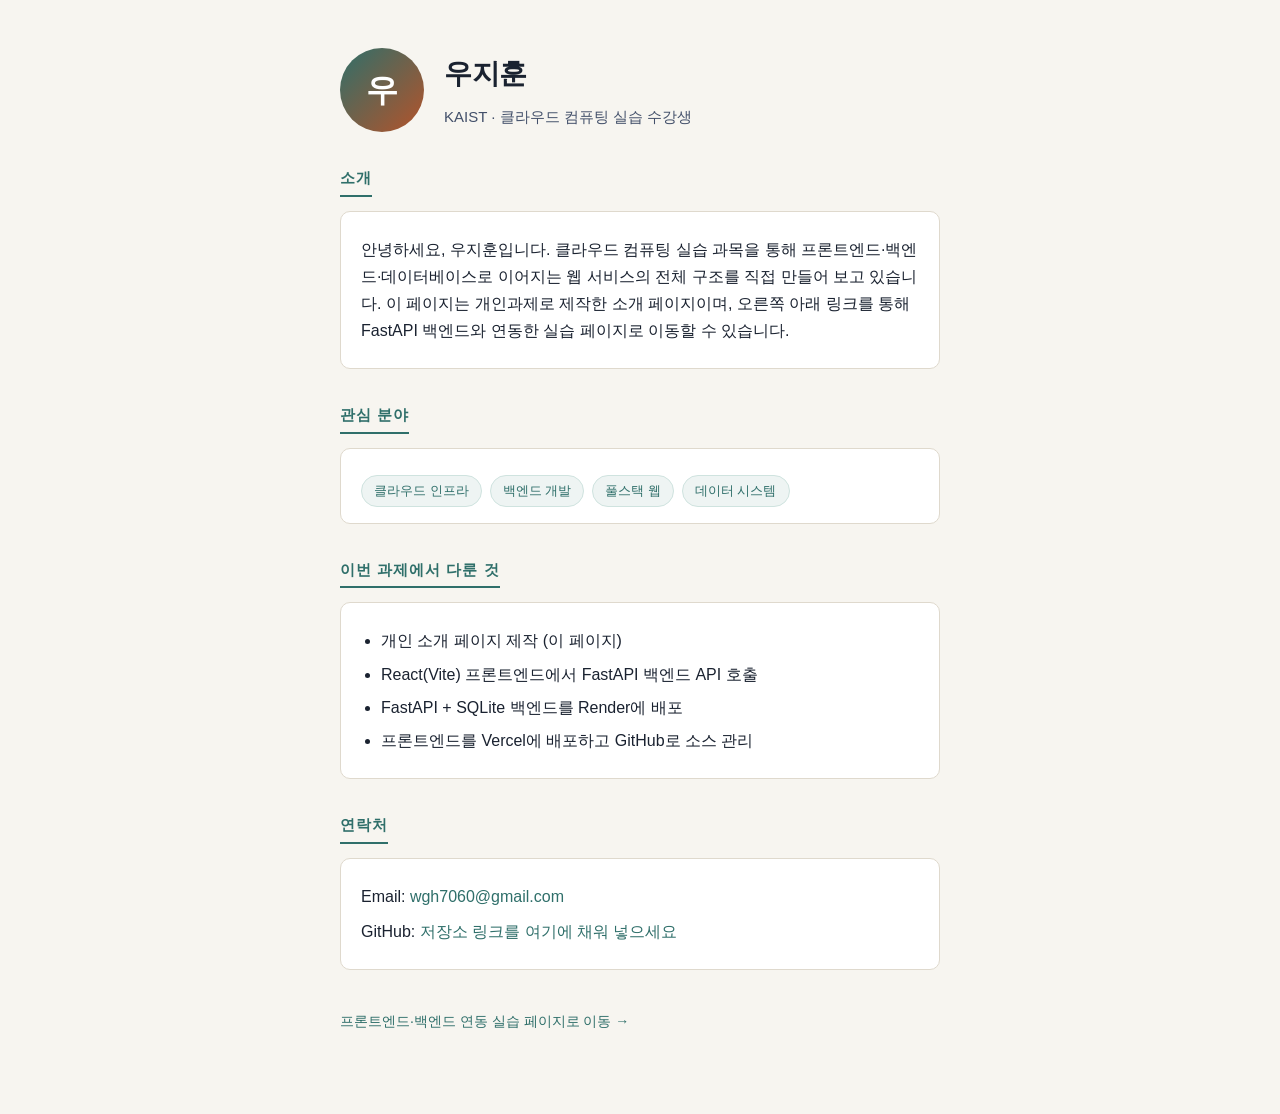
==== frontend/public/intro.html @ 3d92a2bb "개인 소개 페이지, React 프론트엔드, FastAPI 백엔드 초기 구현 - 프론트엔드(Vite+React): 백엔드 메모 API 연동 화면, intro.html 링크 - 백엔드" ====
<!DOCTYPE html>
<html lang="ko">
<head>
<meta charset="UTF-8">
<meta name="viewport" content="width=device-width, initial-scale=1.0">
<title>우지훈 - 개인 소개</title>
<style>
  :root {
    --ink: #1a2230;
    --ink-soft: #43506a;
    --paper: #f7f5f0;
    --card: #ffffff;
    --line: #dfd9cd;
    --accent: #2f6f6a;
    --accent-2: #b4532a;
  }
  * { box-sizing: border-box; }
  body {
    margin: 0;
    background: var(--paper);
    color: var(--ink);
    font-family: "Pretendard", -apple-system, "Malgun Gothic", "Apple SD Gothic Neo",
                 "Noto Sans KR", sans-serif;
    line-height: 1.7;
  }
  .wrap { max-width: 640px; margin: 0 auto; padding: 48px 20px 80px; }
  .profile { display: flex; align-items: center; gap: 20px; margin-bottom: 28px; }
  .avatar {
    width: 84px; height: 84px; border-radius: 50%;
    background: linear-gradient(135deg, var(--accent), var(--accent-2));
    display: flex; align-items: center; justify-content: center;
    color: #fff; font-size: 32px; font-weight: 700; flex-shrink: 0;
  }
  h1 { font-size: 28px; margin: 0 0 6px; letter-spacing: -0.3px; }
  .role { color: var(--ink-soft); font-size: 15px; margin: 0; }
  section { margin-top: 32px; }
  h2 {
    font-size: 15px; letter-spacing: 1px; text-transform: uppercase;
    color: var(--accent); border-bottom: 2px solid var(--accent);
    display: inline-block; padding-bottom: 4px; margin: 0 0 14px;
  }
  p { margin: 8px 0; }
  ul { padding-left: 20px; margin: 8px 0; }
  li { margin: 6px 0; }
  .card {
    background: var(--card); border: 1px solid var(--line); border-radius: 10px;
    padding: 16px 20px;
  }
  .tags { display: flex; flex-wrap: wrap; gap: 8px; margin-top: 10px; }
  .tags span {
    font-size: 13px; background: #eef4f3; color: var(--accent);
    padding: 4px 12px; border-radius: 16px; border: 1px solid #cfe3df;
  }
  .contact a { color: var(--accent); text-decoration: none; }
  .contact a:hover { text-decoration: underline; }
  .nav-link {
    display: inline-block; margin-top: 40px; font-size: 14px;
    color: var(--accent); text-decoration: none;
  }
  .nav-link:hover { text-decoration: underline; }
</style>
</head>
<body>
<div class="wrap">

  <div class="profile">
    <div class="avatar">우</div>
    <div>
      <h1>우지훈</h1>
      <p class="role">KAIST · 클라우드 컴퓨팅 실습 수강생</p>
    </div>
  </div>

  <section>
    <h2>소개</h2>
    <div class="card">
      <p>
        안녕하세요, 우지훈입니다. 클라우드 컴퓨팅 실습 과목을 통해 프론트엔드·백엔드·데이터베이스로
        이어지는 웹 서비스의 전체 구조를 직접 만들어 보고 있습니다. 이 페이지는 개인과제로 제작한
        소개 페이지이며, 오른쪽 아래 링크를 통해 FastAPI 백엔드와 연동한 실습 페이지로 이동할 수 있습니다.
      </p>
    </div>
  </section>

  <section>
    <h2>관심 분야</h2>
    <div class="card">
      <div class="tags">
        <span>클라우드 인프라</span>
        <span>백엔드 개발</span>
        <span>풀스택 웹</span>
        <span>데이터 시스템</span>
      </div>
    </div>
  </section>

  <section>
    <h2>이번 과제에서 다룬 것</h2>
    <div class="card">
      <ul>
        <li>개인 소개 페이지 제작 (이 페이지)</li>
        <li>React(Vite) 프론트엔드에서 FastAPI 백엔드 API 호출</li>
        <li>FastAPI + SQLite 백엔드를 Render에 배포</li>
        <li>프론트엔드를 Vercel에 배포하고 GitHub로 소스 관리</li>
      </ul>
    </div>
  </section>

  <section class="contact">
    <h2>연락처</h2>
    <div class="card">
      <p>Email: <a href="mailto:wgh7060@gmail.com">wgh7060@gmail.com</a></p>
      <p>GitHub: <a href="#" target="_blank" rel="noopener noreferrer">저장소 링크를 여기에 채워 넣으세요</a></p>
    </div>
  </section>

  <a class="nav-link" href="/">프론트엔드·백엔드 연동 실습 페이지로 이동 →</a>

</div>
</body>
</html>
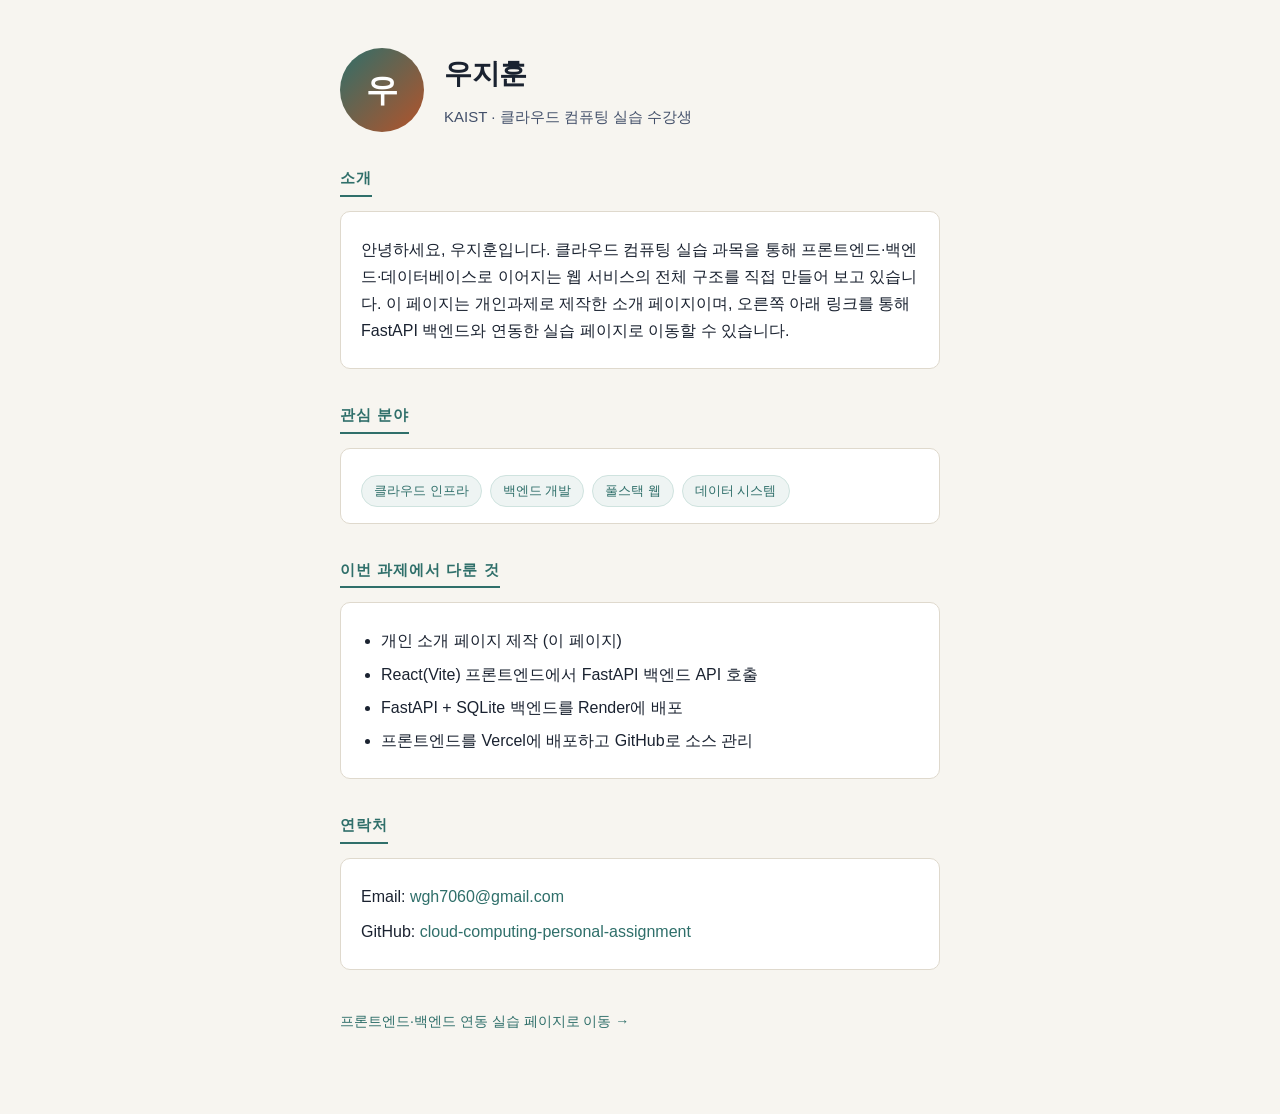
==== commit 18dced71: "저장소 주소를 README와 소개 페이지에 반영" ====
--- a/frontend/public/intro.html
+++ b/frontend/public/intro.html
@@ -110,7 +110,7 @@
     <h2>연락처</h2>
     <div class="card">
       <p>Email: <a href="mailto:wgh7060@gmail.com">wgh7060@gmail.com</a></p>
-      <p>GitHub: <a href="#" target="_blank" rel="noopener noreferrer">저장소 링크를 여기에 채워 넣으세요</a></p>
+      <p>GitHub: <a href="https://github.com/Jihoon-kaist/cloud-computing-personal-assignment" target="_blank" rel="noopener noreferrer">cloud-computing-personal-assignment</a></p>
     </div>
   </section>
 
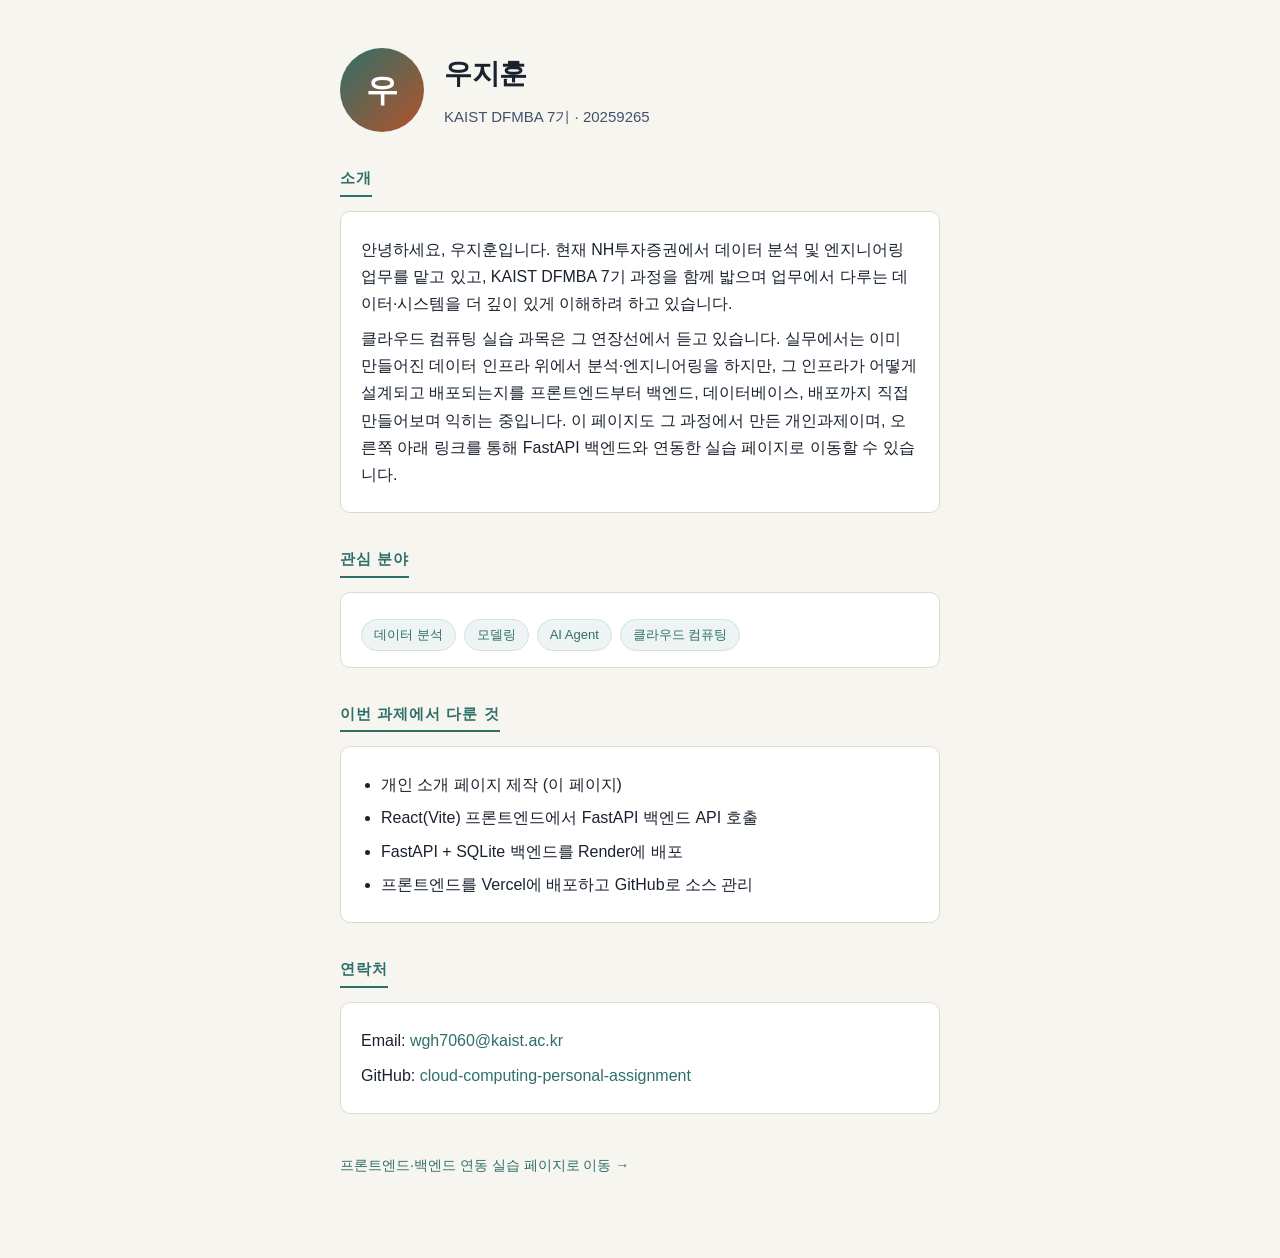
==== commit ed518054: "개인 소개 페이지 내용 보강 (DFMBA 7기, 학번, 소개, 관심분야, 연락처)" ====
--- a/frontend/public/intro.html
+++ b/frontend/public/intro.html
@@ -67,7 +67,7 @@
     <div class="avatar">우</div>
     <div>
       <h1>우지훈</h1>
-      <p class="role">KAIST · 클라우드 컴퓨팅 실습 수강생</p>
+      <p class="role">KAIST DFMBA 7기 · 20259265</p>
     </div>
   </div>
 
@@ -75,9 +75,14 @@
     <h2>소개</h2>
     <div class="card">
       <p>
-        안녕하세요, 우지훈입니다. 클라우드 컴퓨팅 실습 과목을 통해 프론트엔드·백엔드·데이터베이스로
-        이어지는 웹 서비스의 전체 구조를 직접 만들어 보고 있습니다. 이 페이지는 개인과제로 제작한
-        소개 페이지이며, 오른쪽 아래 링크를 통해 FastAPI 백엔드와 연동한 실습 페이지로 이동할 수 있습니다.
+        안녕하세요, 우지훈입니다. 현재 NH투자증권에서 데이터 분석 및 엔지니어링 업무를 맡고 있고,
+        KAIST DFMBA 7기 과정을 함께 밟으며 업무에서 다루는 데이터·시스템을 더 깊이 있게 이해하려 하고 있습니다.
+      </p>
+      <p>
+        클라우드 컴퓨팅 실습 과목은 그 연장선에서 듣고 있습니다. 실무에서는 이미 만들어진 데이터
+        인프라 위에서 분석·엔지니어링을 하지만, 그 인프라가 어떻게 설계되고 배포되는지를 프론트엔드부터
+        백엔드, 데이터베이스, 배포까지 직접 만들어보며 익히는 중입니다. 이 페이지도 그 과정에서 만든
+        개인과제이며, 오른쪽 아래 링크를 통해 FastAPI 백엔드와 연동한 실습 페이지로 이동할 수 있습니다.
       </p>
     </div>
   </section>
@@ -86,10 +91,10 @@
     <h2>관심 분야</h2>
     <div class="card">
       <div class="tags">
-        <span>클라우드 인프라</span>
-        <span>백엔드 개발</span>
-        <span>풀스택 웹</span>
-        <span>데이터 시스템</span>
+        <span>데이터 분석</span>
+        <span>모델링</span>
+        <span>AI Agent</span>
+        <span>클라우드 컴퓨팅</span>
       </div>
     </div>
   </section>
@@ -109,7 +114,7 @@
   <section class="contact">
     <h2>연락처</h2>
     <div class="card">
-      <p>Email: <a href="mailto:wgh7060@gmail.com">wgh7060@gmail.com</a></p>
+      <p>Email: <a href="mailto:wgh7060@kaist.ac.kr">wgh7060@kaist.ac.kr</a></p>
       <p>GitHub: <a href="https://github.com/Jihoon-kaist/cloud-computing-personal-assignment" target="_blank" rel="noopener noreferrer">cloud-computing-personal-assignment</a></p>
     </div>
   </section>
